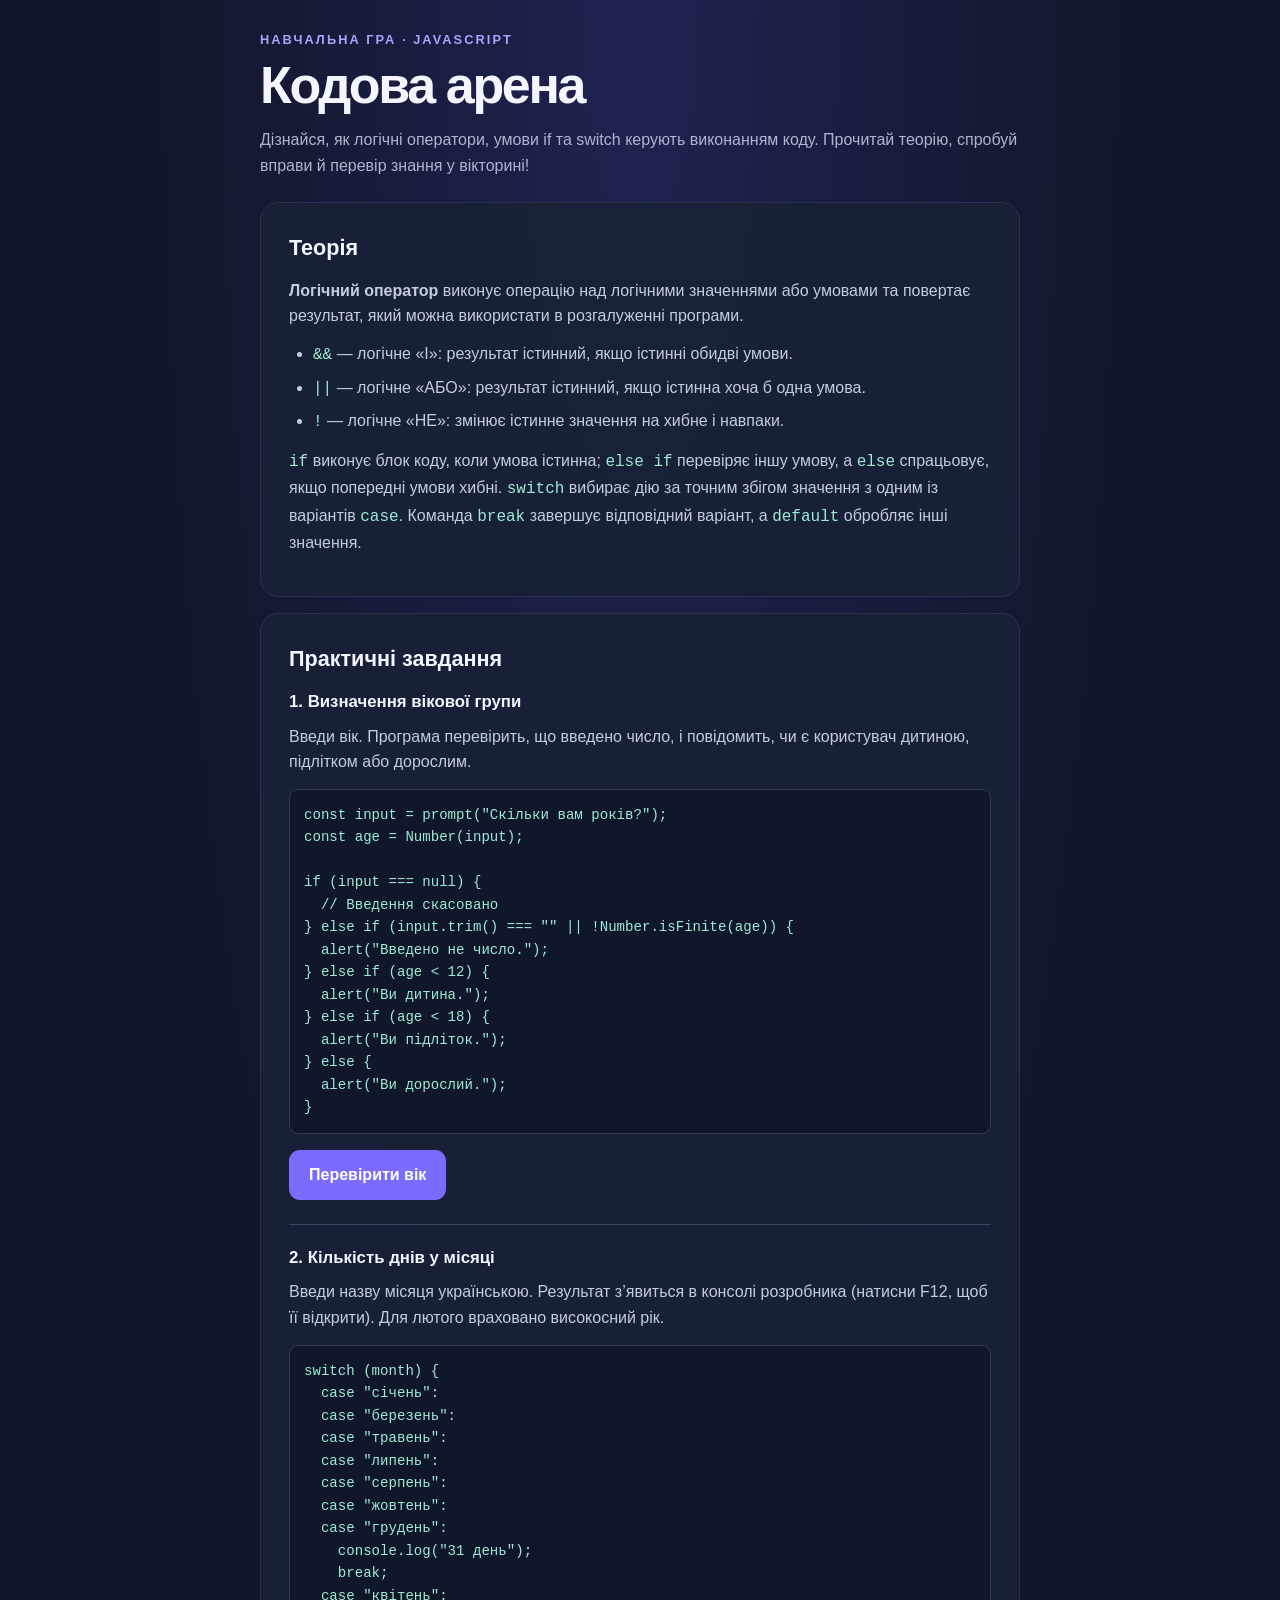
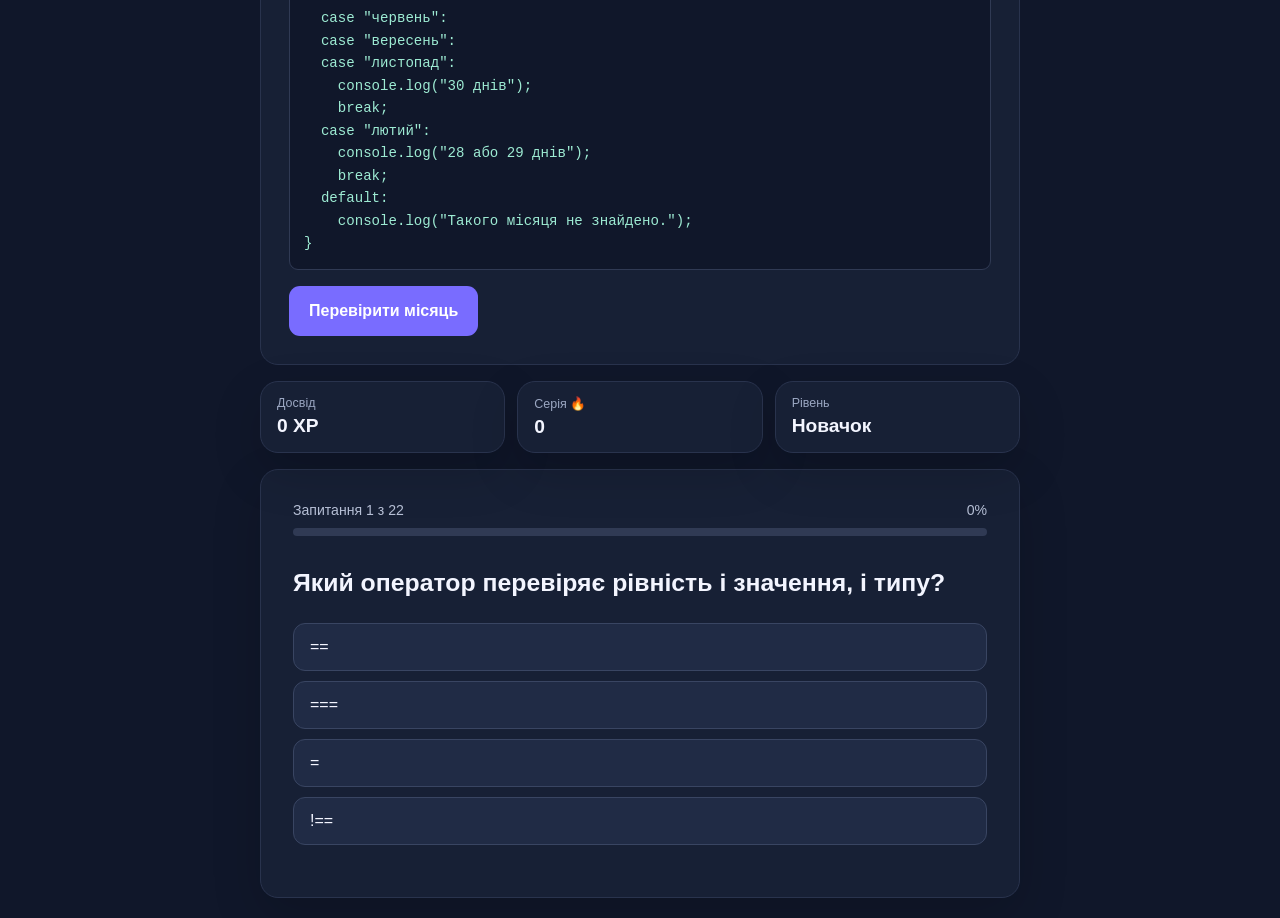
==== 03 Логічні оператори switch, if/index.html @ 3f5badb4 "Theory and Some practice" ====
<!DOCTYPE html>
<html lang="uk">
<head>
    <meta charset="UTF-8">
    <meta name="viewport" content="width=device-width, initial-scale=1.0">
    <meta name="theme-color" content="#10172a">
    <title>Кодова арена — if і switch у JavaScript</title>
<link rel="stylesheet" href="./styles/style.css">
</head>
<body>
    <main class="game">
        <p class="eyebrow">Навчальна гра · JavaScript</p>
        <h1>Кодова арена</h1>
        <p class="intro">Дізнайся, як логічні оператори, умови if та switch керують виконанням коду. Прочитай теорію, спробуй вправи й перевір знання у вікторині!</p>

        <section class="lesson-card" aria-labelledby="theory-title">
            <h2 id="theory-title">Теорія</h2>
            <p><strong>Логічний оператор</strong> виконує операцію над логічними значеннями або умовами та повертає результат, який можна використати в розгалуженні програми.</p>
            <ul>
                <li><code>&amp;&amp;</code> — логічне «І»: результат істинний, якщо істинні обидві умови.</li>
                <li><code>||</code> — логічне «АБО»: результат істинний, якщо істинна хоча б одна умова.</li>
                <li><code>!</code> — логічне «НЕ»: змінює істинне значення на хибне і навпаки.</li>
            </ul>
            <p><code>if</code> виконує блок коду, коли умова істинна; <code>else if</code> перевіряє іншу умову, а <code>else</code> спрацьовує, якщо попередні умови хибні. <code>switch</code> вибирає дію за точним збігом значення з одним із варіантів <code>case</code>. Команда <code>break</code> завершує відповідний варіант, а <code>default</code> обробляє інші значення.</p>
        </section>

        <section class="lesson-card exercises" aria-labelledby="exercises-title">
            <h2 id="exercises-title">Практичні завдання</h2>
            <article class="exercise">
                <h3>1. Визначення вікової групи</h3>
                <p>Введи вік. Програма перевірить, що введено число, і повідомить, чи є користувач дитиною, підлітком або дорослим.</p>
                <pre><code>const input = prompt("Скільки вам років?");
const age = Number(input);

if (input === null) {
  // Введення скасовано
} else if (input.trim() === "" || !Number.isFinite(age)) {
  alert("Введено не число.");
} else if (age &lt; 12) {
  alert("Ви дитина.");
} else if (age &lt; 18) {
  alert("Ви підліток.");
} else {
  alert("Ви дорослий.");
}</code></pre>
                <button class="action-button" id="age-button" type="button">Перевірити вік</button>
            </article>
            <article class="exercise">
                <h3>2. Кількість днів у місяці</h3>
                <p>Введи назву місяця українською. Результат з’явиться в консолі розробника (натисни F12, щоб її відкрити). Для лютого враховано високосний рік.</p>
                <pre><code>switch (month) {
  case "січень":
  case "березень":
  case "травень":
  case "липень":
  case "серпень":
  case "жовтень":
  case "грудень":
    console.log("31 день");
    break;
  case "квітень":
  case "червень":
  case "вересень":
  case "листопад":
    console.log("30 днів");
    break;
  case "лютий":
    console.log("28 або 29 днів");
    break;
  default:
    console.log("Такого місяця не знайдено.");
}</code></pre>
                <button class="action-button" id="month-button" type="button">Перевірити місяць</button>
            </article>
        </section>

        <section class="stats" aria-label="Ігрова статистика">
            <div class="stat">
                <span class="stat-label">Досвід</span>
                <strong id="score">0 XP</strong>
            </div>
            <div class="stat">
                <span class="stat-label">Серія 🔥</span>
                <strong id="streak">0</strong>
            </div>
            <div class="stat">
                <span class="stat-label">Рівень</span>
                <strong id="level">Новачок</strong>
            </div>
        </section>

        <section class="quiz-card" aria-labelledby="question">
            <div class="progress-row">
                <span id="question-count">Запитання 1 з 20</span>
                <span id="progress-percent">0%</span>
            </div>
            <div
                class="progress-track"
                id="progress-track"
                role="progressbar"
                aria-label="Прогрес тесту"
                aria-valuemin="0"
                aria-valuemax="20"
                aria-valuenow="0"
            >
                <div class="progress-fill" id="progress-fill"></div>
            </div>
            <div id="quiz-content">
                <h2 class="question" id="question"></h2>
                <div class="answers" id="answers"></div>
                <section class="feedback" id="feedback" aria-live="polite" hidden>
                    <h3>Пояснення</h3>
                    <p id="feedback-explanation"></p>
                    <h3>Приклад коду</h3>
                    <pre><code id="feedback-code"></code></pre>
                    <h3>Практичне застосування</h3>
                    <p id="feedback-application"></p>
                </section>
                <div class="actions">
                    <button class="action-button" id="next-button" type="button" hidden>Далі</button>
                </div>
            </div>
            <div class="result" id="result" aria-live="polite" hidden>
                <p class="eyebrow">Раунд завершено</p>
                <h2 id="result-title"></h2>
                <p id="result-summary"></p>
                <button class="action-button" id="restart-button" type="button">Зіграти ще раз</button>
            </div>
        </section>
    </main>
    <script src="script.js"></script>
</body>
</html>
---- 03 Логічні оператори switch, if/styles/style.css ----
:root {
            color-scheme: dark;
            font-family: Inter, "Segoe UI", sans-serif;
            background: #10172a;
            color: #f3f5ff;
            font-synthesis: none;
        }

        * {
            box-sizing: border-box;
        }

        body {
            min-height: 100vh;
            margin: 0;
            padding: 32px 16px;
            background:
                radial-gradient(ellipse at 50% 0, rgb(86 75 220 / 22%), transparent 55%),
                #10172a;
        }

        button {
            font: inherit;
        }

        .game {
            width: min(100%, 760px);
            margin: 0 auto;
        }

        .eyebrow {
            margin: 0 0 8px;
            color: #a9a2ff;
            font-size: 0.8rem;
            font-weight: 800;
            letter-spacing: 0.16em;
            text-transform: uppercase;
        }

        h1 {
            margin: 0;
            font-size: clamp(2rem, 6vw, 3.25rem);
            letter-spacing: -0.045em;
        }

        .intro {
            margin: 12px 0 24px;
            color: #adb6ce;
            line-height: 1.6;
        }

        .lesson-card {
            margin-bottom: 16px;
            padding: clamp(20px, 5vw, 28px);
            border: 1px solid #29334d;
            border-radius: 18px;
            background: rgb(24 33 55 / 92%);
            color: #c4cce0;
            line-height: 1.6;
        }

        .lesson-card h2 {
            margin: 0 0 12px;
            color: #f3f5ff;
            font-size: 1.35rem;
        }

        .lesson-card p {
            margin: 0 0 12px;
        }

        .lesson-card ul {
            display: grid;
            gap: 6px;
            margin: 0 0 12px;
            padding-left: 24px;
        }

        .lesson-card code {
            color: #9debd3;
            font-family: "Cascadia Code", Consolas, monospace;
        }

        .exercise + .exercise {
            margin-top: 24px;
            padding-top: 20px;
            border-top: 1px solid #394562;
        }

        .exercise h3 {
            margin: 0 0 8px;
            color: #f3f5ff;
            font-size: 1.05rem;
        }

        .exercise pre {
            overflow-x: auto;
            margin: 14px 0;
            padding: 14px;
            border: 1px solid #303a54;
            border-radius: 9px;
            background: #10172a;
            font: 0.88rem/1.6 "Cascadia Code", Consolas, monospace;
            white-space: pre;
        }

        .exercise .action-button {
            margin-top: 2px;
        }

        .stats {
            display: grid;
            grid-template-columns: repeat(3, 1fr);
            gap: 12px;
            margin-bottom: 16px;
        }

        .stat,
        .quiz-card {
            border: 1px solid #29334d;
            border-radius: 18px;
            background: rgb(24 33 55 / 92%);
            box-shadow: 0 18px 50px rgb(0 0 0 / 16%);
        }

        .stat {
            padding: 14px 16px;
        }

        .stat-label {
            display: block;
            margin-bottom: 5px;
            color: #9ba7c2;
            font-size: 0.78rem;
        }

        .stat strong {
            font-size: 1.2rem;
        }

        .quiz-card {
            padding: clamp(20px, 5vw, 32px);
        }

        .progress-row {
            display: flex;
            justify-content: space-between;
            gap: 12px;
            margin-bottom: 10px;
            color: #b6bfd5;
            font-size: 0.88rem;
        }

        .progress-track {
            height: 8px;
            overflow: hidden;
            margin-bottom: 28px;
            border-radius: 99px;
            background: #303a54;
        }

        .progress-fill {
            width: 0;
            height: 100%;
            border-radius: inherit;
            background: linear-gradient(90deg, #8277ff, #4de0bd);
            transition: width 240ms ease;
        }

        .question {
            margin: 0 0 22px;
            font-size: clamp(1.2rem, 4vw, 1.55rem);
            line-height: 1.5;
        }

        .answers {
            display: grid;
            gap: 10px;
        }

        .answer {
            width: 100%;
            padding: 14px 16px;
            border: 1px solid #394562;
            border-radius: 12px;
            background: #202b45;
            color: #f3f5ff;
            cursor: pointer;
            text-align: left;
            transition: border-color 150ms ease, background 150ms ease, transform 150ms ease;
        }

        .answer:hover:not(:disabled),
        .answer:focus-visible {
            border-color: #9b91ff;
            background: #2b3654;
            outline: none;
            transform: translateY(-1px);
        }

        .answer:disabled {
            cursor: default;
        }

        .answer.correct {
            border-color: #45d6ac;
            background: #163d3b;
        }

        .answer.incorrect {
            border-color: #ff7b88;
            background: #492a3b;
        }

        .feedback {
            margin: 16px 0 0;
            padding: 18px;
            border: 1px solid #394562;
            border-radius: 12px;
            background: #19243a;
            color: #c4cce0;
            line-height: 1.5;
        }

        .feedback[hidden] {
            display: none;
        }

        .feedback[data-state="correct"] {
            border-color: #347b69;
        }

        .feedback[data-state="incorrect"] {
            border-color: #80505d;
        }

        .feedback h3 {
            margin: 0 0 6px;
            color: #f3f5ff;
            font-size: 0.9rem;
        }

        .feedback p {
            margin: 0 0 16px;
        }

        .feedback p:last-child {
            margin-bottom: 0;
        }

        .feedback pre {
            overflow-x: auto;
            margin: 0 0 16px;
            padding: 14px;
            border: 1px solid #303a54;
            border-radius: 9px;
            background: #10172a;
            color: #9debd3;
            font: 0.9rem/1.6 "Cascadia Code", Consolas, monospace;
            white-space: pre;
        }

        .actions {
            display: flex;
            justify-content: flex-end;
            margin-top: 20px;
        }

        .action-button {
            padding: 12px 20px;
            border: 0;
            border-radius: 11px;
            background: #796cff;
            color: white;
            cursor: pointer;
            font-weight: 750;
        }

        .action-button:hover {
            background: #8c81ff;
        }

        .action-button:focus-visible {
            outline: 3px solid #c1bbff;
            outline-offset: 3px;
        }

        .action-button[hidden] {
            display: none;
        }

        .result {
            text-align: center;
        }

        .result h2 {
            margin: 4px 0 12px;
            font-size: 2rem;
        }

        .result p {
            color: #c4cce0;
            line-height: 1.6;
        }

        @media (max-width: 480px) {
            body {
                padding: 24px 12px;
            }

            .stats {
                gap: 8px;
            }

            .stat {
                padding: 12px 10px;
            }

            .stat-label {
                font-size: 0.7rem;
            }
        }

        @media (prefers-reduced-motion: reduce) {
            *,
            *::before,
            *::after {
                scroll-behavior: auto !important;
                transition-duration: 0.01ms !important;
            }
        }
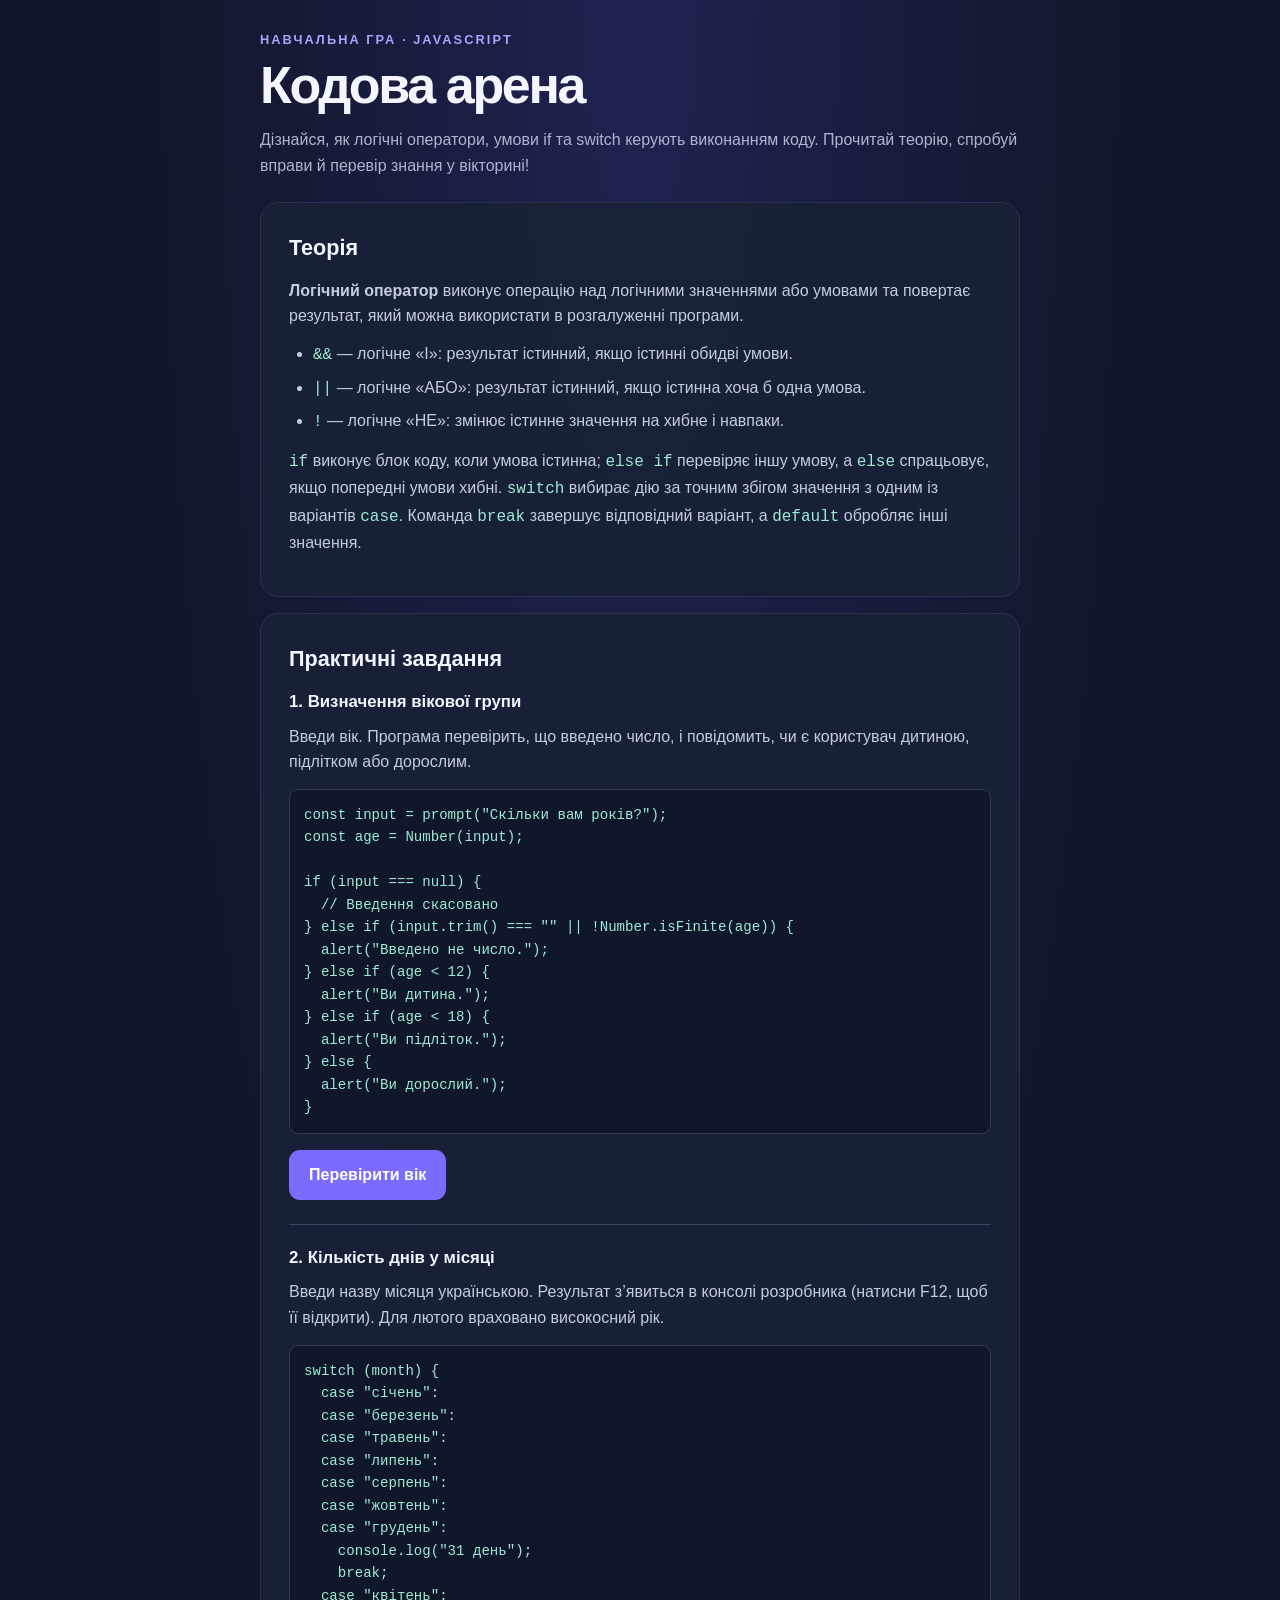
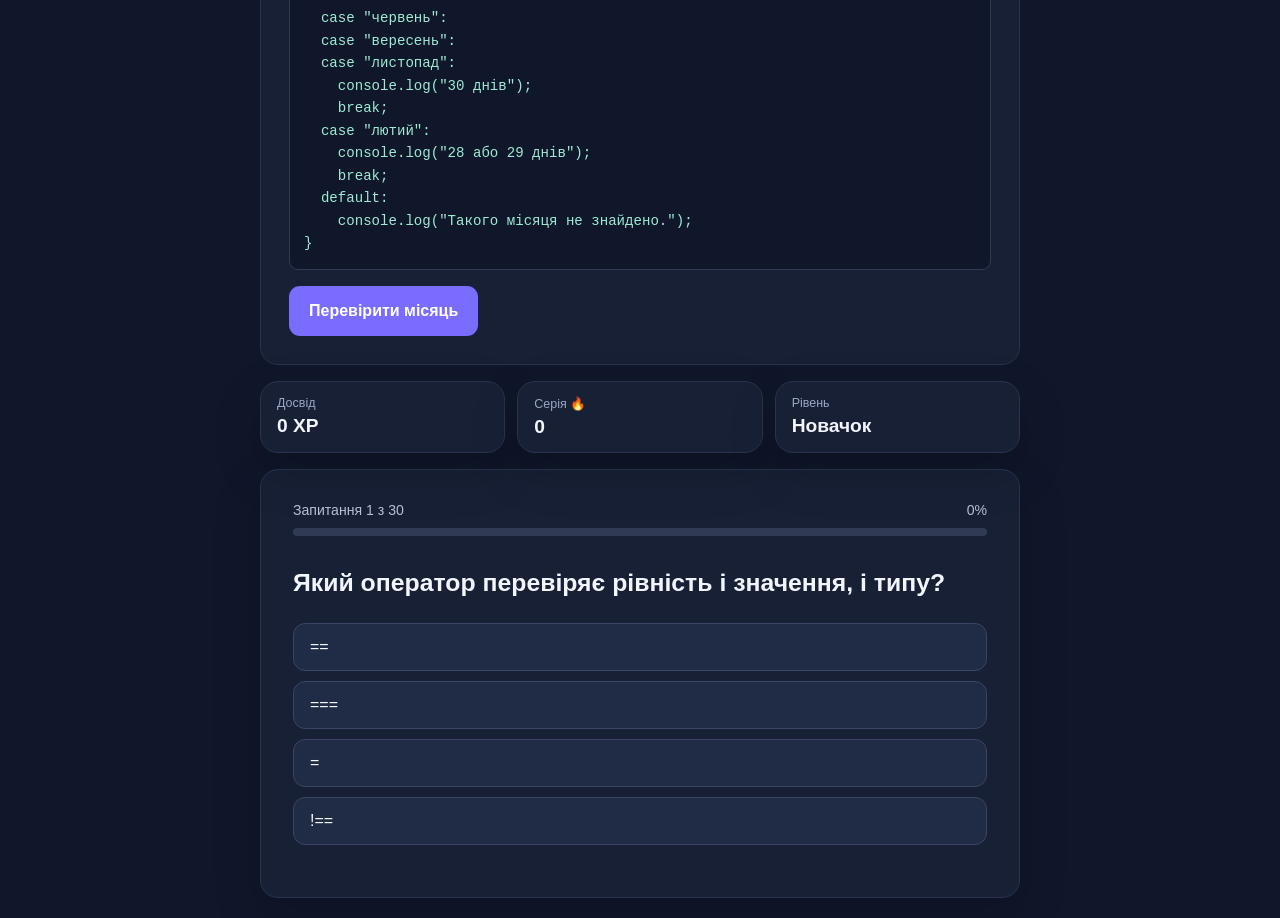
==== commit e4156fab: "addimg questions" ====
--- a/03 Логічні оператори switch, if/index.html
+++ b/03 Логічні оператори switch, if/index.html
@@ -91,7 +91,7 @@
 
         <section class="quiz-card" aria-labelledby="question">
             <div class="progress-row">
-                <span id="question-count">Запитання 1 з 20</span>
+                <span id="question-count">Запитання 1 з 28</span>
                 <span id="progress-percent">0%</span>
             </div>
             <div
@@ -100,7 +100,7 @@
                 role="progressbar"
                 aria-label="Прогрес тесту"
                 aria-valuemin="0"
-                aria-valuemax="20"
+                aria-valuemax="28"
                 aria-valuenow="0"
             >
                 <div class="progress-fill" id="progress-fill"></div>
